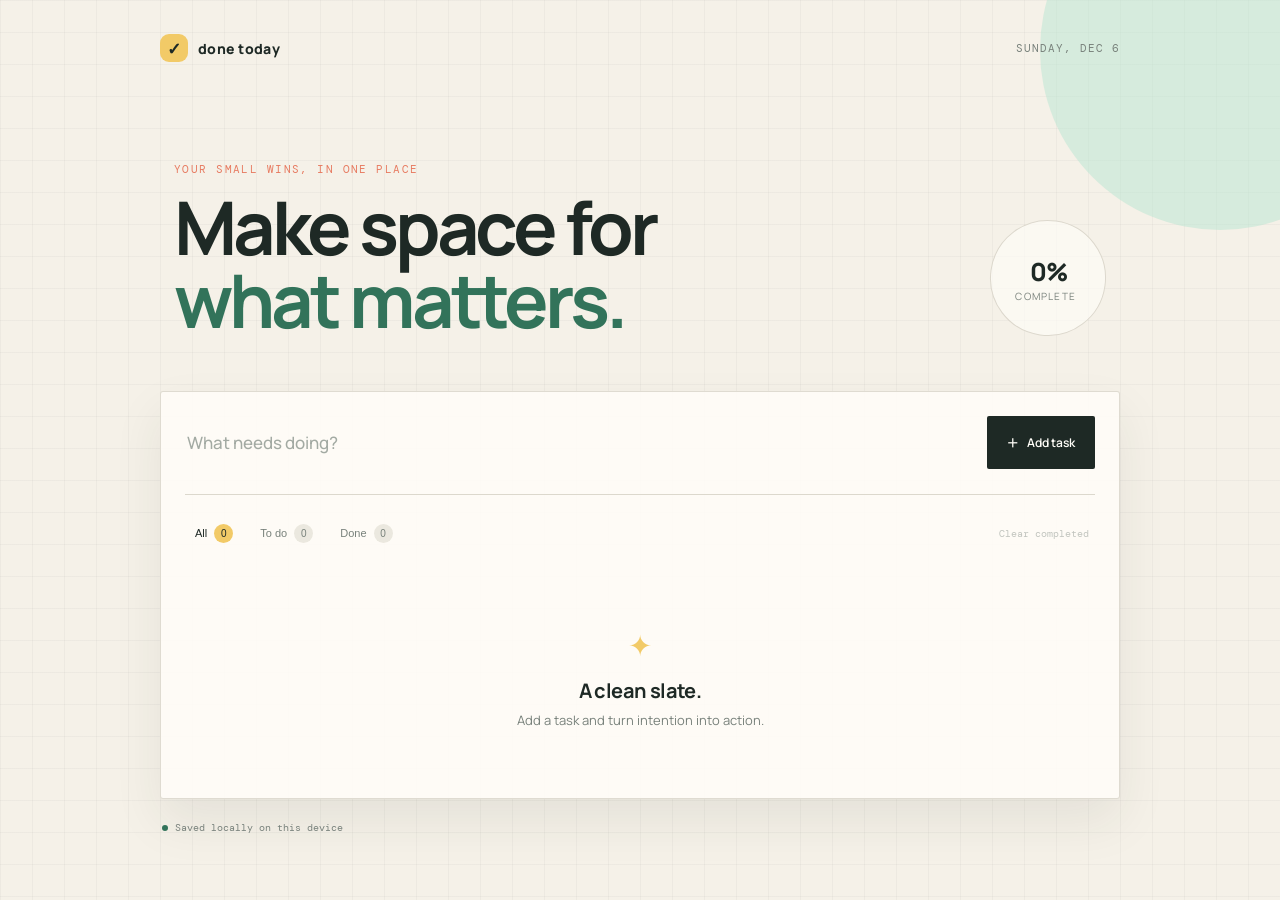
==== index.html @ 907e22ab "First commit" ====
<!DOCTYPE html>
<html lang="en">
<head>
  <meta charset="UTF-8">
  <meta name="viewport" content="width=device-width, initial-scale=1.0">
  <meta name="theme-color" content="#f5f1e8">
  <title>Done Today | Todo list</title>
  <link rel="stylesheet" href="styles.css">
</head>
<body>
  <main class="app-shell">
    <!-- Brand and current date establish the page context. -->
    <header class="topbar">
      <a class="brand" href="." aria-label="Done Today home">
        <span class="brand-mark" aria-hidden="true">✓</span>
        <span>done today</span>
      </a>
      <p class="date" id="todayDate"></p>
    </header>

    <section class="intro" aria-labelledby="pageTitle">
      <div>
        <p class="eyebrow">Your small wins, in one place</p>
        <h1 id="pageTitle">Make space for<br><em>what matters.</em></h1>
      </div>
      <div class="progress-orb" aria-label="Completion progress">
        <span id="progressPercent">0%</span>
        <small>complete</small>
      </div>
    </section>

    <!-- Task entry, filters, and the live task list share one workspace. -->
    <section class="workspace" aria-label="Todo workspace">
      <form class="add-form" id="addForm">
        <label class="sr-only" for="taskInput">Add a new task</label>
        <input id="taskInput" type="text" maxlength="120" placeholder="What needs doing?" autocomplete="off">
        <button class="add-button" type="submit"><span aria-hidden="true">+</span> Add task</button>
      </form>

      <div class="toolbar">
        <div class="filters" role="group" aria-label="Filter tasks">
          <button class="filter-button active" type="button" data-filter="all">All <span id="allCount">0</span></button>
          <button class="filter-button" type="button" data-filter="active">To do <span id="activeCount">0</span></button>
          <button class="filter-button" type="button" data-filter="completed">Done <span id="completedCount">0</span></button>
        </div>
        <button class="clear-button" id="clearCompleted" type="button">Clear completed</button>
      </div>

      <div class="task-list" id="taskList" aria-live="polite"></div>
      <!-- JavaScript reveals this state when the current filter has no tasks. -->
      <div class="empty-state" id="emptyState" hidden>
        <span class="empty-icon" aria-hidden="true">✦</span>
        <h2 id="emptyTitle">A clean slate.</h2>
        <p id="emptyMessage">Add a task and turn intention into action.</p>
      </div>
    </section>

    <footer class="footer-note"><span class="status-dot" aria-hidden="true"></span> Saved locally on this device</footer>
  </main>
  <script src="app.js"></script>
</body>
</html>
---- styles.css ----
@import url('https://fonts.googleapis.com/css2?family=DM+Mono:wght@400;500&family=Manrope:wght@400;500;600;700;800&display=swap');

/* Shared colors, surfaces, and shadows for the app's visual language. */
:root {
  --paper: #f5f1e8;
  --ink: #1e2925;
  --muted: #78817b;
  --line: #dcd8cd;
  --card: #fffdf8;
  --mint: #b8e6d1;
  --mint-dark: #32735a;
  --coral: #e77b61;
  --yellow: #f2ca67;
  --shadow: 0 22px 50px rgba(37, 46, 40, 0.08);
}

* { box-sizing: border-box; }

body {
  min-height: 100vh;
  margin: 0;
  color: var(--ink);
  background-color: var(--paper);
  background-image: linear-gradient(rgba(30, 41, 37, .035) 1px, transparent 1px), linear-gradient(90deg, rgba(30, 41, 37, .035) 1px, transparent 1px);
  background-size: 32px 32px;
  font-family: 'Manrope', 'Avenir Next', sans-serif;
}

body::before {
  position: fixed;
  z-index: -1;
  top: -130px;
  right: -120px;
  width: 360px;
  height: 360px;
  border-radius: 50%;
  background: var(--mint);
  opacity: .5;
  content: '';
}

.app-shell { width: min(100% - 40px, 960px); margin: 0 auto; padding: 34px 0 28px; }
.topbar { display: flex; align-items: center; justify-content: space-between; }
.brand { display: inline-flex; align-items: center; gap: 10px; color: var(--ink); font-size: 14px; font-weight: 800; letter-spacing: .02em; text-decoration: none; }
.brand-mark { display: grid; width: 28px; height: 28px; place-items: center; border-radius: 9px; color: var(--ink); background: var(--yellow); font-size: 17px; }
.date, .eyebrow, .footer-note, .filters, .clear-button { font-family: 'DM Mono', monospace; }
.date { margin: 0; color: var(--muted); font-size: 11px; text-transform: uppercase; letter-spacing: .09em; }
.intro { display: flex; align-items: end; justify-content: space-between; padding: 100px 14px 55px; }
.eyebrow { margin: 0 0 15px; color: var(--coral); font-size: 11px; text-transform: uppercase; letter-spacing: .13em; }
h1 { margin: 0; font-size: clamp(42px, 7vw, 74px); font-weight: 700; line-height: .98; letter-spacing: -.055em; }
h1 em { color: var(--mint-dark); font-style: normal; }
.progress-orb { display: flex; width: 116px; height: 116px; flex: 0 0 auto; align-items: center; justify-content: center; flex-direction: column; border: 1px solid var(--line); border-radius: 50%; background: rgba(255,253,248,.62); transform: rotate(8deg); }
.progress-orb span { font-size: 25px; font-weight: 800; letter-spacing: -.05em; transform: rotate(-8deg); }
.progress-orb small { color: var(--muted); font-size: 10px; text-transform: uppercase; letter-spacing: .12em; transform: rotate(-8deg); }

/* The workspace keeps task entry, filtering, and the list visually connected. */
.workspace { padding: 24px; border: 1px solid rgba(220,216,205,.9); border-radius: 3px; background: rgba(255,253,248,.86); box-shadow: var(--shadow); }
.add-form { display: flex; gap: 12px; padding-bottom: 25px; border-bottom: 1px solid var(--line); }
.add-form input { min-width: 0; flex: 1; padding: 15px 2px; border: 0; outline: 0; color: var(--ink); background: transparent; font: 500 17px 'Manrope', sans-serif; }
.add-form input::placeholder { color: #a3aaa3; }
.add-button { display: inline-flex; align-items: center; gap: 8px; padding: 0 20px; border: 0; border-radius: 2px; color: #fffdf8; background: var(--ink); font: 600 12px 'Manrope', sans-serif; cursor: pointer; transition: background .2s, transform .2s; }
.add-button span { font-size: 20px; font-weight: 400; }
.add-button:hover { background: var(--mint-dark); transform: translateY(-1px); }
.toolbar { display: flex; align-items: center; justify-content: space-between; min-height: 76px; }
.filters { display: flex; gap: 7px; }
.filter-button, .clear-button { border: 0; background: transparent; cursor: pointer; }
.filter-button { padding: 8px 10px; color: var(--muted); font-size: 11px; }
.filter-button span { display: inline-grid; min-width: 19px; height: 19px; margin-left: 4px; place-items: center; border-radius: 50%; color: var(--muted); background: #ebe8df; font-size: 10px; }
.filter-button.active { color: var(--ink); font-weight: 500; }
.filter-button.active span { color: var(--ink); background: var(--yellow); }
.clear-button { color: var(--muted); font-size: 10px; }
.clear-button:hover { color: var(--coral); }
.task-list { display: grid; gap: 9px; }
.task { display: flex; align-items: center; gap: 14px; padding: 17px 16px; border: 1px solid #ebe7dd; background: var(--card); animation: rise .3s ease both; }
.task:hover { border-color: #c9d8ce; }
.check-button { display: grid; width: 22px; height: 22px; flex: 0 0 auto; place-items: center; border: 1.5px solid #afb9b1; border-radius: 50%; color: transparent; background: transparent; cursor: pointer; transition: all .2s; }
.check-button:hover { border-color: var(--mint-dark); background: var(--mint); }
.task.is-complete .check-button { border-color: var(--mint-dark); color: var(--mint-dark); background: var(--mint); }
.task-content { min-width: 0; flex: 1; }
.task-text { overflow-wrap: anywhere; font-size: 14px; font-weight: 600; line-height: 1.4; }
.task.is-complete .task-text { color: #9ba29c; text-decoration: line-through; text-decoration-color: var(--coral); }
.task-time { margin-top: 4px; color: #a3aaa3; font: 10px 'DM Mono', monospace; }
.delete-button { width: 28px; height: 28px; border: 0; color: #aab1aa; background: transparent; font-size: 19px; line-height: 1; cursor: pointer; opacity: 0; }
.task:hover .delete-button, .delete-button:focus { opacity: 1; }
.delete-button:hover { color: var(--coral); }
.empty-state { padding: 54px 20px 45px; text-align: center; }
.empty-icon { display: block; margin-bottom: 12px; color: var(--yellow); font-size: 29px; }
.empty-state h2 { margin: 0 0 7px; font-size: 20px; letter-spacing: -.03em; }
.empty-state p { margin: 0; color: var(--muted); font-size: 13px; }
.footer-note { display: flex; align-items: center; gap: 7px; margin: 22px 2px 0; color: var(--muted); font-size: 10px; }
.status-dot { width: 6px; height: 6px; border-radius: 50%; background: var(--mint-dark); }
.sr-only { position: absolute; width: 1px; height: 1px; padding: 0; overflow: hidden; clip: rect(0,0,0,0); white-space: nowrap; border: 0; }
@keyframes rise { from { opacity: 0; transform: translateY(5px); } to { opacity: 1; transform: translateY(0); } }

/* On narrow screens, stack task entry and toolbar controls for comfortable tapping. */
@media (max-width: 620px) {
  .app-shell { width: min(100% - 24px, 960px); padding-top: 22px; }
  .date { max-width: 145px; text-align: right; line-height: 1.5; }
  .intro { align-items: center; padding: 74px 4px 40px; }
  .progress-orb { width: 85px; height: 85px; }
  .progress-orb span { font-size: 20px; }
  .workspace { padding: 17px; }
  .add-form { align-items: stretch; flex-direction: column; gap: 5px; }
  .add-form input { padding: 12px 2px; }
  .add-button { justify-content: center; padding: 13px; }
  .toolbar { align-items: flex-start; flex-direction: column; gap: 10px; padding: 13px 0; }
  .filters { width: 100%; justify-content: space-between; }
  .filter-button { padding-left: 4px; padding-right: 4px; }
  .clear-button { align-self: flex-end; }
  .delete-button { opacity: 1; }
}
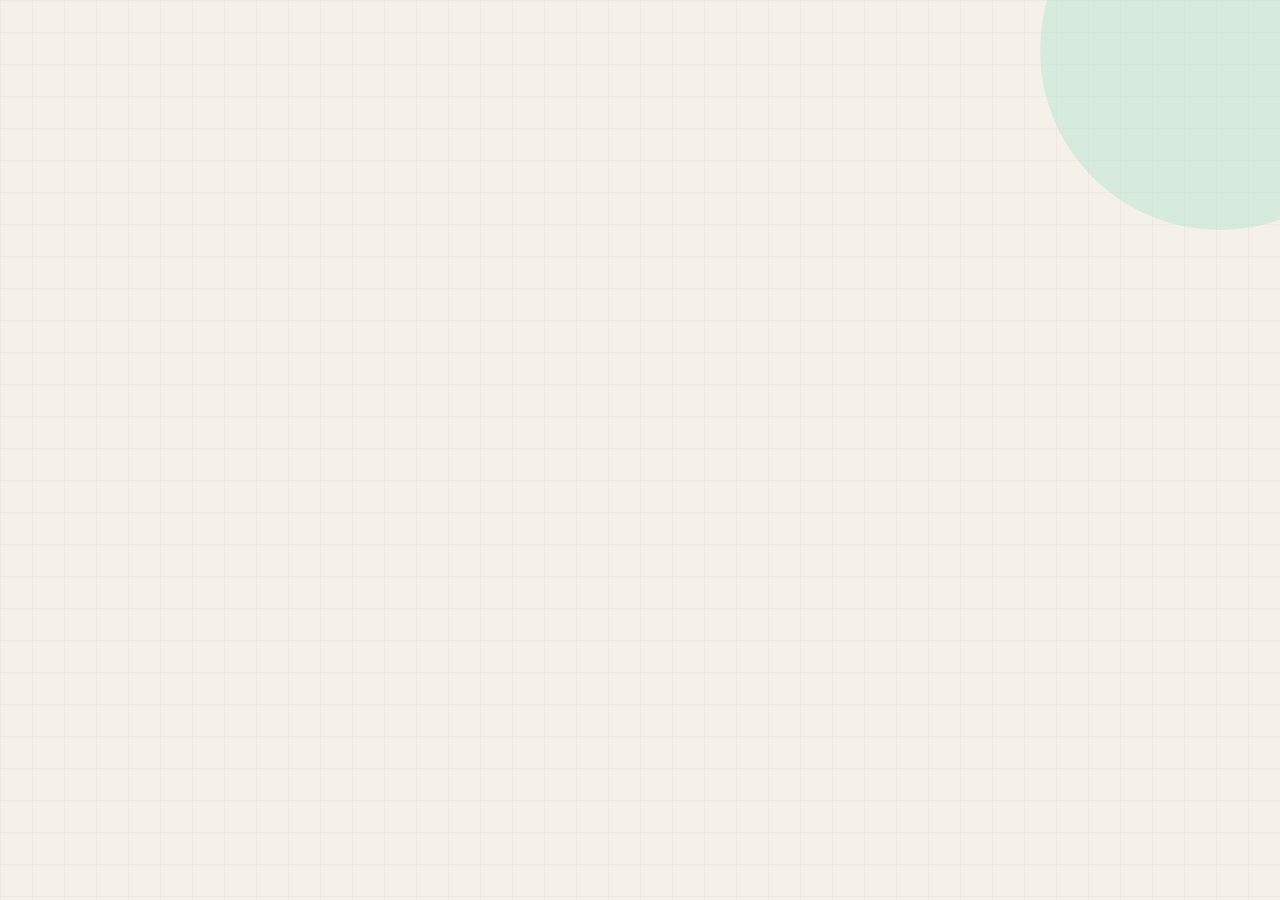
==== commit 5dc54b9c: "clone Change" ====
--- a/index.html
+++ b/index.html
@@ -8,55 +8,7 @@
   <link rel="stylesheet" href="styles.css">
 </head>
 <body>
-  <main class="app-shell">
-    <!-- Brand and current date establish the page context. -->
-    <header class="topbar">
-      <a class="brand" href="." aria-label="Done Today home">
-        <span class="brand-mark" aria-hidden="true">✓</span>
-        <span>done today</span>
-      </a>
-      <p class="date" id="todayDate"></p>
-    </header>
-
-    <section class="intro" aria-labelledby="pageTitle">
-      <div>
-        <p class="eyebrow">Your small wins, in one place</p>
-        <h1 id="pageTitle">Make space for<br><em>what matters.</em></h1>
-      </div>
-      <div class="progress-orb" aria-label="Completion progress">
-        <span id="progressPercent">0%</span>
-        <small>complete</small>
-      </div>
-    </section>
-
-    <!-- Task entry, filters, and the live task list share one workspace. -->
-    <section class="workspace" aria-label="Todo workspace">
-      <form class="add-form" id="addForm">
-        <label class="sr-only" for="taskInput">Add a new task</label>
-        <input id="taskInput" type="text" maxlength="120" placeholder="What needs doing?" autocomplete="off">
-        <button class="add-button" type="submit"><span aria-hidden="true">+</span> Add task</button>
-      </form>
-
-      <div class="toolbar">
-        <div class="filters" role="group" aria-label="Filter tasks">
-          <button class="filter-button active" type="button" data-filter="all">All <span id="allCount">0</span></button>
-          <button class="filter-button" type="button" data-filter="active">To do <span id="activeCount">0</span></button>
-          <button class="filter-button" type="button" data-filter="completed">Done <span id="completedCount">0</span></button>
-        </div>
-        <button class="clear-button" id="clearCompleted" type="button">Clear completed</button>
-      </div>
-
-      <div class="task-list" id="taskList" aria-live="polite"></div>
-      <!-- JavaScript reveals this state when the current filter has no tasks. -->
-      <div class="empty-state" id="emptyState" hidden>
-        <span class="empty-icon" aria-hidden="true">✦</span>
-        <h2 id="emptyTitle">A clean slate.</h2>
-        <p id="emptyMessage">Add a task and turn intention into action.</p>
-      </div>
-    </section>
-
-    <footer class="footer-note"><span class="status-dot" aria-hidden="true"></span> Saved locally on this device</footer>
-  </main>
+  
   <script src="app.js"></script>
 </body>
 </html>
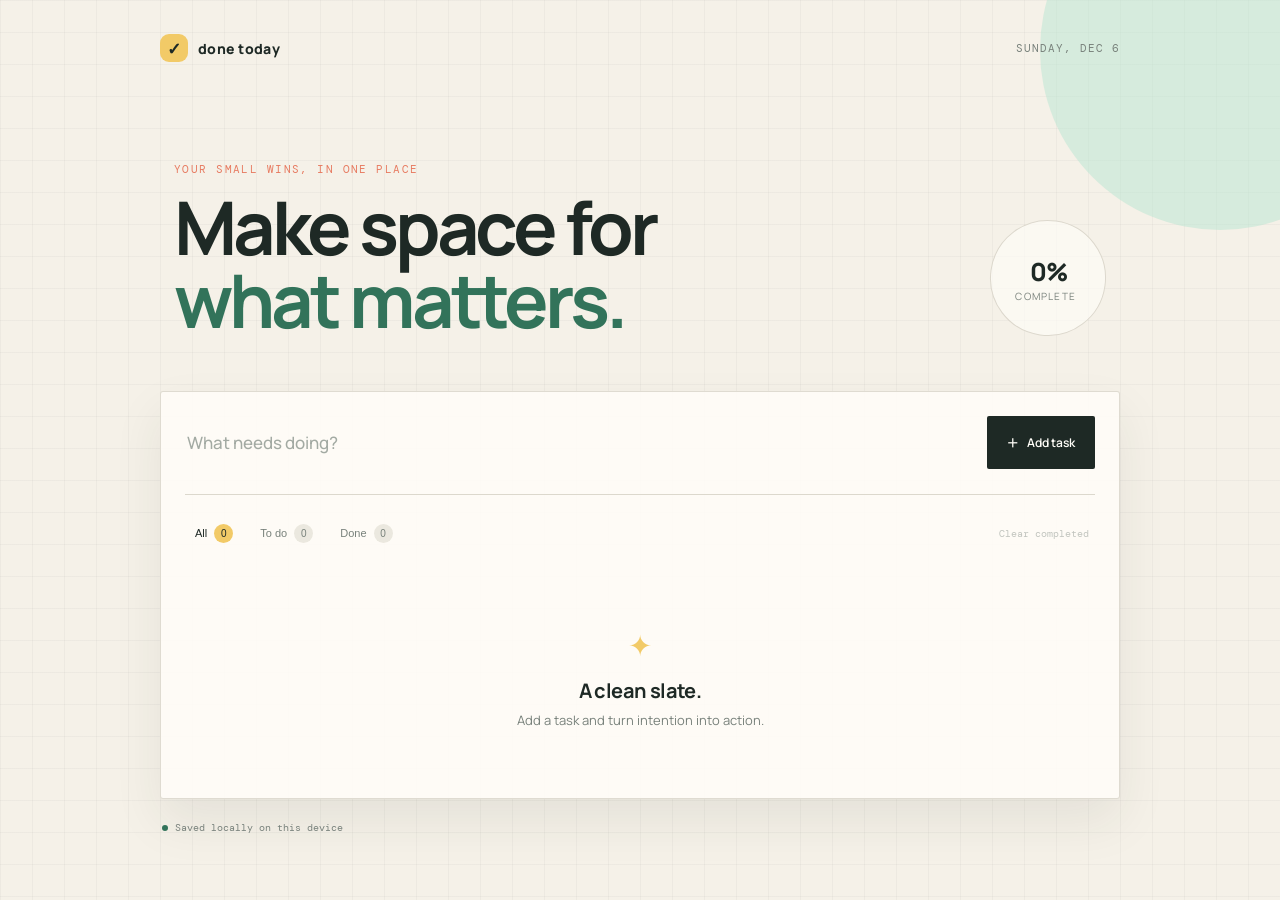
==== commit 72788d7c: "chage again" ====
--- a/index.html
+++ b/index.html
@@ -8,7 +8,55 @@
   <link rel="stylesheet" href="styles.css">
 </head>
 <body>
-  
+  <main class="app-shell">
+    <!-- Brand and current date establish the page context. -->
+    <header class="topbar">
+      <a class="brand" href="." aria-label="Done Today home">
+        <span class="brand-mark" aria-hidden="true">✓</span>
+        <span>done today</span>
+      </a>
+      <p class="date" id="todayDate"></p>
+    </header>
+
+    <section class="intro" aria-labelledby="pageTitle">
+      <div>
+        <p class="eyebrow">Your small wins, in one place</p>
+        <h1 id="pageTitle">Make space for<br><em>what matters.</em></h1>
+      </div>
+      <div class="progress-orb" aria-label="Completion progress">
+        <span id="progressPercent">0%</span>
+        <small>complete</small>
+      </div>
+    </section>
+
+    <!-- Task entry, filters, and the live task list share one workspace. -->
+    <section class="workspace" aria-label="Todo workspace">
+      <form class="add-form" id="addForm">
+        <label class="sr-only" for="taskInput">Add a new task</label>
+        <input id="taskInput" type="text" maxlength="120" placeholder="What needs doing?" autocomplete="off">
+        <button class="add-button" type="submit"><span aria-hidden="true">+</span> Add task</button>
+      </form>
+
+      <div class="toolbar">
+        <div class="filters" role="group" aria-label="Filter tasks">
+          <button class="filter-button active" type="button" data-filter="all">All <span id="allCount">0</span></button>
+          <button class="filter-button" type="button" data-filter="active">To do <span id="activeCount">0</span></button>
+          <button class="filter-button" type="button" data-filter="completed">Done <span id="completedCount">0</span></button>
+        </div>
+        <button class="clear-button" id="clearCompleted" type="button">Clear completed</button>
+      </div>
+
+      <div class="task-list" id="taskList" aria-live="polite"></div>
+      <!-- JavaScript reveals this state when the current filter has no tasks. -->
+      <div class="empty-state" id="emptyState" hidden>
+        <span class="empty-icon" aria-hidden="true">✦</span>
+        <h2 id="emptyTitle">A clean slate.</h2>
+        <p id="emptyMessage">Add a task and turn intention into action.</p>
+      </div>
+    </section>
+
+    <footer class="footer-note"><span class="status-dot" aria-hidden="true"></span> Saved locally on this device</footer>
+  </main>
   <script src="app.js"></script>
 </body>
 </html>
